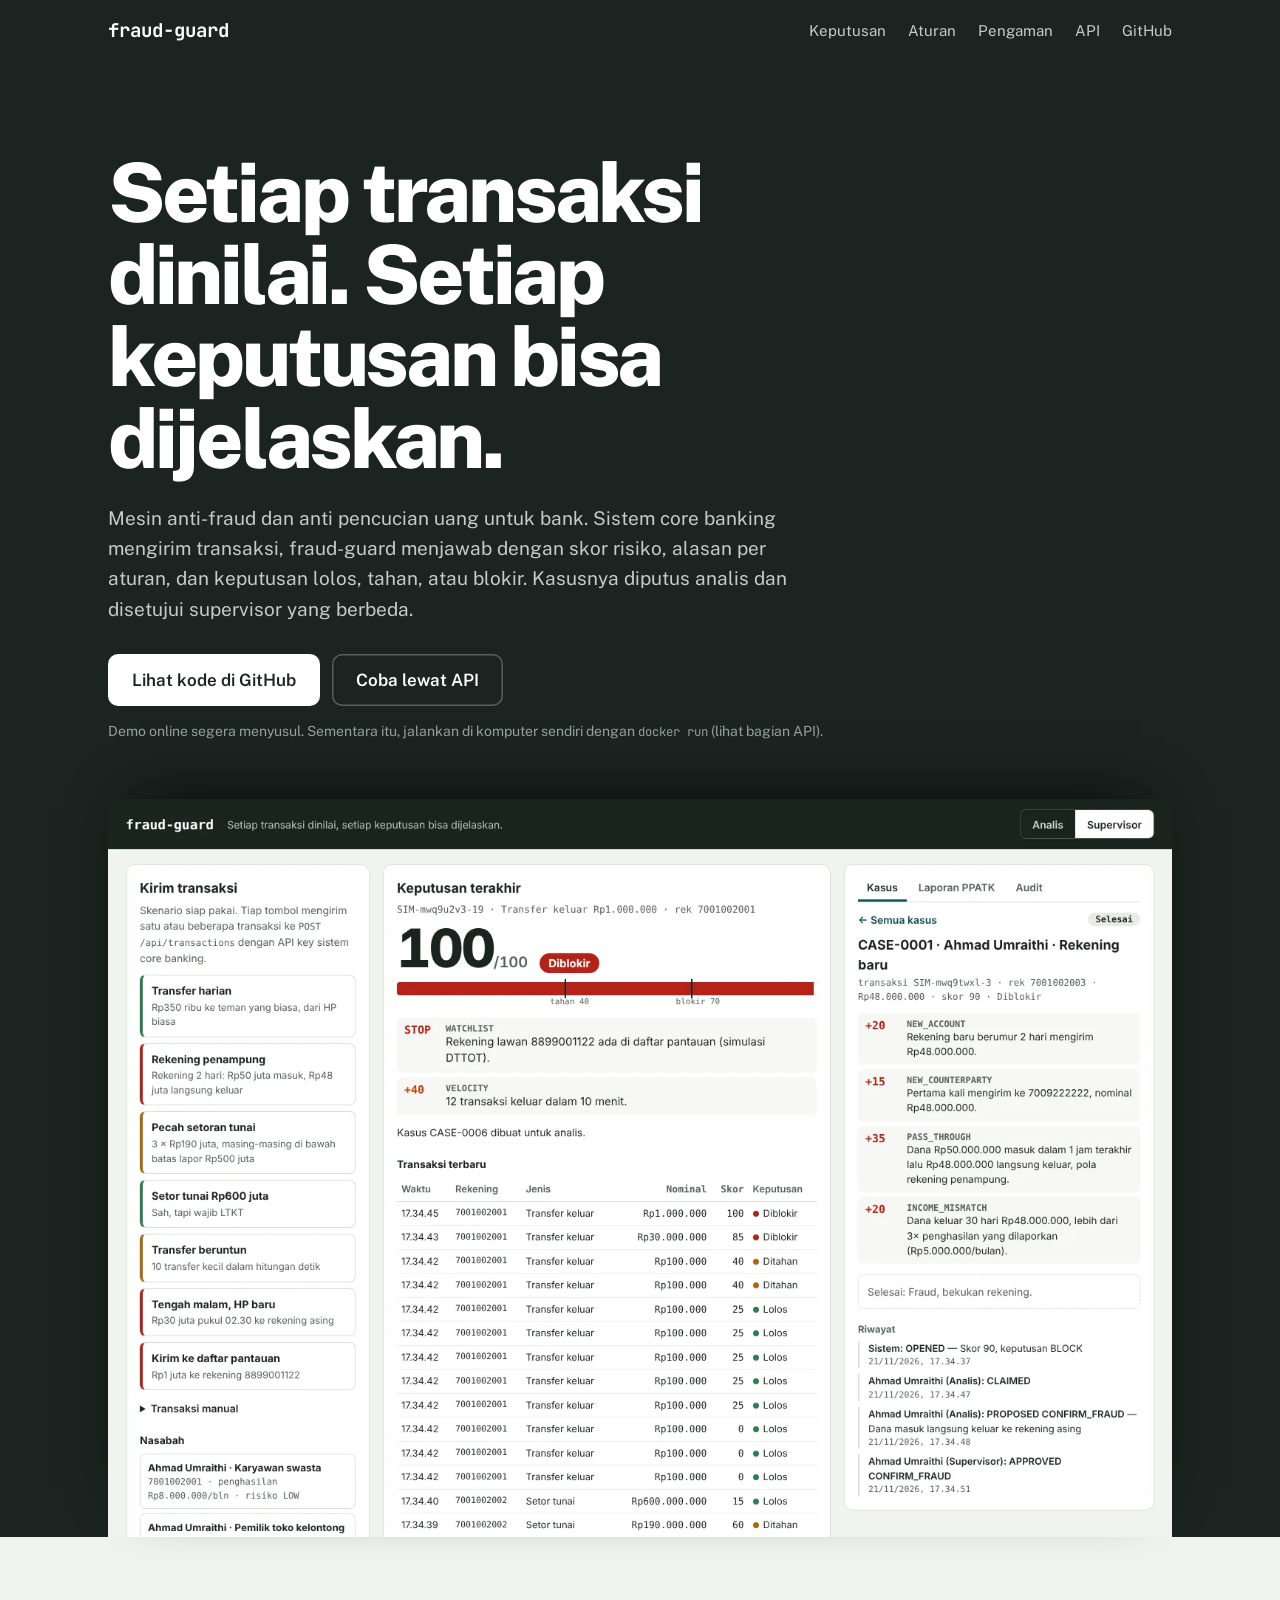
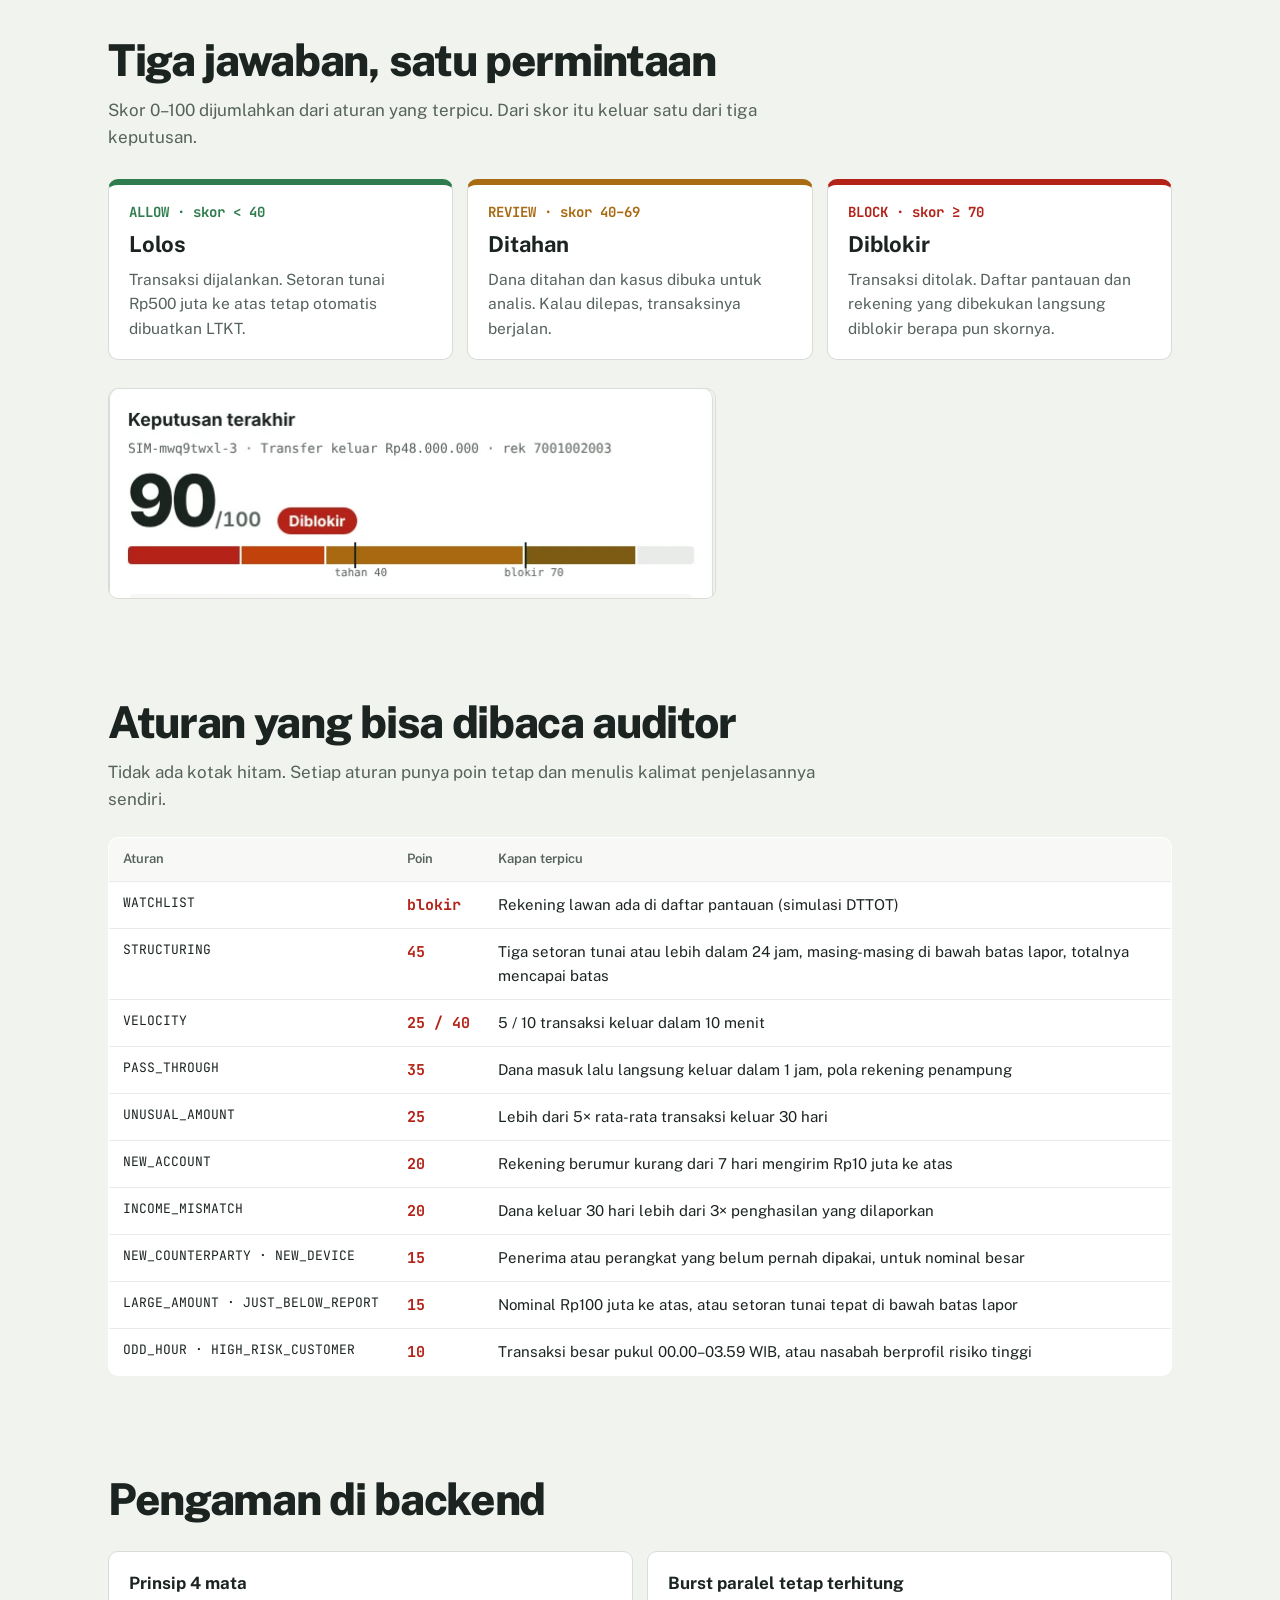
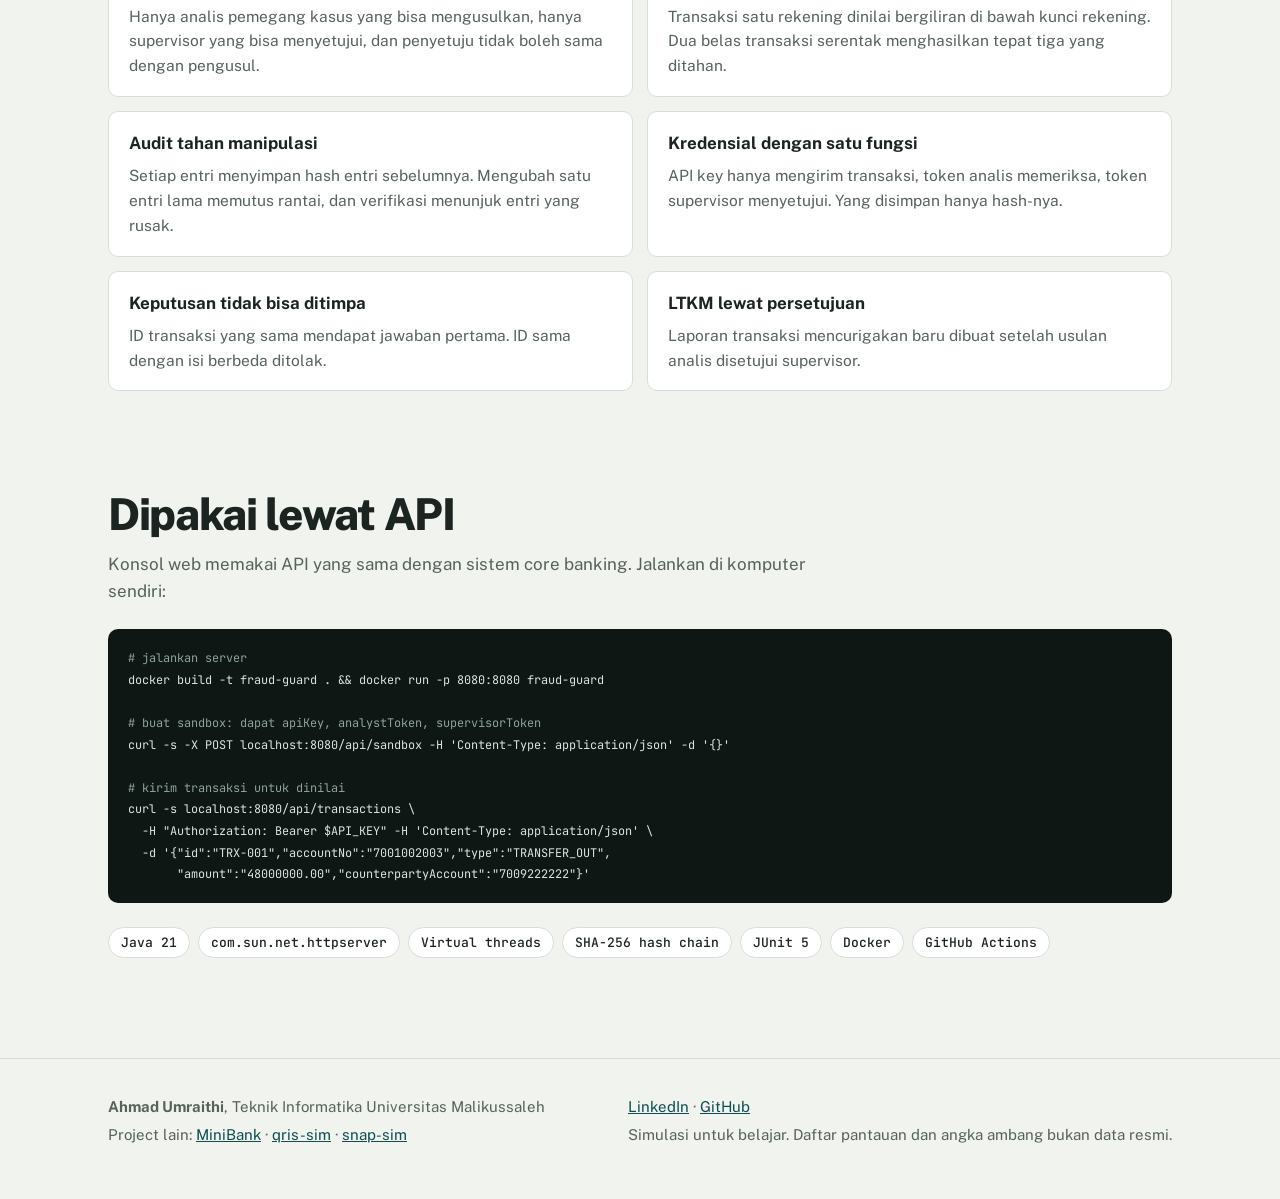
==== docs/index.html @ 219437e8 "Halaman proyek di fraud.kadaferhidup.my.id" ====
<!doctype html>
<html lang="id">
<head>
  <meta charset="utf-8">
  <meta name="viewport" content="width=device-width, initial-scale=1">
  <title>fraud-guard · Mesin anti-fraud dan AML oleh Ahmad Umraithi</title>
  <meta name="description" content="Mesin anti-fraud dan AML: skor risiko transaksi yang bisa dijelaskan, keputusan lolos, tahan, atau blokir, kasus dengan persetujuan 4 mata, laporan LTKT dan LTKM, dan log audit berantai. Java 21 tanpa framework.">
  <meta name="theme-color" content="#1b2420">
  <meta property="og:title" content="fraud-guard · Mesin anti-fraud dan AML">
  <meta property="og:description" content="Setiap transaksi dinilai, setiap keputusan bisa dijelaskan.">
  <meta property="og:image" content="https://fraud.kadaferhidup.my.id/konsol.webp">
  <link rel="icon" href="favicon.svg" type="image/svg+xml">
  <link rel="preconnect" href="https://fonts.googleapis.com">
  <link rel="preconnect" href="https://fonts.gstatic.com" crossorigin>
  <link rel="stylesheet" href="https://fonts.googleapis.com/css2?family=JetBrains+Mono:wght@400;500;700&family=Public+Sans:wght@400;500;600;700;800&display=swap">
  <style>
    :root {
      --paper: #f1f3ef; --card: #fff; --ink: #1b2420; --ink-2: #56625c; --rule: #d8ddd8; --teal: #0e4d52;
      --allow: #2f7d4f; --review: #a86a12; --block: #b42318;
      --sans: 'Public Sans', system-ui, -apple-system, 'Segoe UI', sans-serif;
      --mono: 'JetBrains Mono', ui-monospace, Consolas, monospace;
    }
    * { box-sizing: border-box; margin: 0; }
    html { scroll-behavior: smooth; }
    @media (prefers-reduced-motion: reduce) { html { scroll-behavior: auto; } }
    body { background: var(--paper); color: var(--ink); font: 400 17px/1.6 var(--sans); }
    a { color: var(--teal); }
    :focus-visible { outline: 3px solid var(--teal); outline-offset: 3px; border-radius: 4px; }
    code { font-family: var(--mono); font-size: .88em; }
    .wrap { max-width: 1160px; margin: 0 auto; padding: 0 clamp(20px, 4vw, 48px); }

    .top { background: var(--ink); color: #fff; }
    .top .wrap { display: flex; justify-content: space-between; align-items: center; gap: 16px; padding-top: 18px; padding-bottom: 18px; flex-wrap: wrap; }
    .brand { font: 700 19px var(--mono); color: #fff; text-decoration: none; }
    .top nav { display: flex; gap: 22px; font-size: 15px; flex-wrap: wrap; }
    .top nav a { color: #c3cdc8; text-decoration: none; }
    .top nav a:hover { color: #fff; }

    .hero { background: var(--ink); color: #fff; padding: clamp(40px, 7vw, 96px) 0 0; }
    .hero h1 { max-width: 15ch; font-size: clamp(40px, 6.6vw, 82px); line-height: 1; letter-spacing: -.04em; font-weight: 800; }
    .hero .lede { margin-top: 24px; max-width: 38em; font-size: 19px; color: #c3cdc8; }
    .ctas { display: flex; flex-wrap: wrap; gap: 12px; margin-top: 30px; }
    .btn { display: inline-flex; align-items: center; min-height: 52px; padding: 0 24px; border-radius: 10px; font-weight: 600; text-decoration: none; }
    .btn-light { background: #fff; color: var(--ink); }
    .btn-line { color: #fff; box-shadow: inset 0 0 0 1.5px #56625c; }
    .btn-line:hover { box-shadow: inset 0 0 0 1.5px #fff; }
    .pending { margin-top: 14px; font-size: 14px; color: #93a19a; }
    .shot { margin-top: clamp(36px, 5vw, 56px); border-radius: 14px 14px 0 0; overflow: hidden; box-shadow: 0 -20px 60px -30px #000; }
    .shot img { display: block; width: 100%; height: auto; }

    section { padding: clamp(56px, 8vw, 100px) 0 0; }
    h2 { font-size: clamp(28px, 4vw, 44px); line-height: 1.08; letter-spacing: -.03em; font-weight: 800; max-width: 20em; }
    .sub { margin-top: 12px; max-width: 42em; color: var(--ink-2); }

    .outcomes { display: grid; grid-template-columns: repeat(3, 1fr); gap: 14px; margin-top: 28px; }
    @media (max-width: 760px) { .outcomes { grid-template-columns: 1fr; } }
    .outcome { background: var(--card); border: 1px solid var(--rule); border-top: 6px solid var(--c); border-radius: 10px; padding: 18px 20px; }
    .outcome b { display: block; font: 700 14px var(--mono); color: var(--c); }
    .outcome strong { display: block; margin: 6px 0 4px; font-size: 22px; }
    .outcome p { color: var(--ink-2); font-size: 15.5px; }
    .score-img { margin-top: 28px; max-width: 608px; border: 1px solid var(--rule); border-radius: 10px; overflow: hidden; background: #fff; }
    .score-img img { display: block; width: 100%; height: auto; }

    table { width: 100%; margin-top: 24px; border-collapse: collapse; background: var(--card); border: 1px solid var(--rule); border-radius: 10px; overflow: hidden; font-size: 15px; }
    th, td { text-align: left; padding: 11px 14px; border-bottom: 1px solid #e8ebe8; vertical-align: top; }
    th { font-size: 13px; color: var(--ink-2); font-weight: 600; background: #f8f9f7; }
    td:first-child { font-family: var(--mono); font-size: 13px; white-space: nowrap; }
    td.pts { font-family: var(--mono); font-weight: 700; color: var(--block); white-space: nowrap; }
    @media (max-width: 640px) { td:first-child { white-space: normal; word-break: break-word; } th, td { padding: 9px 8px; } table { font-size: 14px; } }

    .guards { display: grid; grid-template-columns: repeat(2, 1fr); gap: 14px; margin-top: 28px; }
    @media (max-width: 760px) { .guards { grid-template-columns: 1fr; } }
    .guard { background: var(--card); border: 1px solid var(--rule); border-radius: 10px; padding: 18px 20px; }
    .guard dt { font-weight: 700; }
    .guard dd { margin-top: 6px; color: var(--ink-2); font-size: 15.5px; }

    pre { margin-top: 24px; padding: 18px 20px; background: #0f1714; color: #dbe5df; border-radius: 10px; overflow-x: auto; font: 13.5px/1.6 var(--mono); }
    pre .c { color: #8fa39a; }
    .stack { display: flex; flex-wrap: wrap; gap: 8px; margin-top: 24px; padding: 0; list-style: none; }
    .stack li { padding: 6px 12px; border: 1px solid var(--rule); border-radius: 999px; background: #fff; font: 500 13px var(--mono); }

    footer { margin-top: clamp(56px, 8vw, 100px); padding: 32px 0 48px; border-top: 1px solid var(--rule); font-size: 15px; color: var(--ink-2); }
    footer .wrap { display: flex; justify-content: space-between; gap: 20px; flex-wrap: wrap; }
    footer p { margin: 4px 0; }
  </style>
</head>
<body>
  <div class="top">
    <div class="wrap">
      <a class="brand" href="#">fraud-guard</a>
      <nav aria-label="Navigasi">
        <a href="#keputusan">Keputusan</a>
        <a href="#aturan">Aturan</a>
        <a href="#pengaman">Pengaman</a>
        <a href="#api">API</a>
        <a href="https://github.com/KADAFERHIDUP/fraud-guard">GitHub</a>
      </nav>
    </div>
  </div>

  <header class="hero">
    <div class="wrap">
      <h1>Setiap transaksi dinilai. Setiap keputusan bisa dijelaskan.</h1>
      <p class="lede">Mesin anti-fraud dan anti pencucian uang untuk bank. Sistem core banking mengirim transaksi, fraud-guard menjawab dengan skor risiko, alasan per aturan, dan keputusan lolos, tahan, atau blokir. Kasusnya diputus analis dan disetujui supervisor yang berbeda.</p>
      <div class="ctas">
        <a class="btn btn-light" href="https://github.com/KADAFERHIDUP/fraud-guard">Lihat kode di GitHub</a>
        <a class="btn btn-line" href="#api">Coba lewat API</a>
      </div>
      <p class="pending">Demo online segera menyusul. Sementara itu, jalankan di komputer sendiri dengan <code>docker run</code> (lihat bagian API).</p>
      <figure class="shot"><img src="konsol.webp" width="1440" height="1000" alt="Konsol analis fraud-guard: daftar skenario, keputusan terakhir dengan skor 100 diblokir, tabel transaksi, dan detail kasus yang sudah disetujui supervisor."></figure>
    </div>
  </header>

  <main class="wrap">
    <section id="keputusan" aria-labelledby="keputusan-h">
      <h2 id="keputusan-h">Tiga jawaban, satu permintaan</h2>
      <p class="sub">Skor 0–100 dijumlahkan dari aturan yang terpicu. Dari skor itu keluar satu dari tiga keputusan.</p>
      <div class="outcomes">
        <div class="outcome" style="--c: var(--allow)"><b>ALLOW · skor &lt; 40</b><strong>Lolos</strong><p>Transaksi dijalankan. Setoran tunai Rp500 juta ke atas tetap otomatis dibuatkan LTKT.</p></div>
        <div class="outcome" style="--c: var(--review)"><b>REVIEW · skor 40–69</b><strong>Ditahan</strong><p>Dana ditahan dan kasus dibuka untuk analis. Kalau dilepas, transaksinya berjalan.</p></div>
        <div class="outcome" style="--c: var(--block)"><b>BLOCK · skor ≥ 70</b><strong>Diblokir</strong><p>Transaksi ditolak. Daftar pantauan dan rekening yang dibekukan langsung diblokir berapa pun skornya.</p></div>
      </div>
      <figure class="score-img"><img src="skor.webp" width="608" height="210" alt="Skor 90 dari 100, diblokir. Batang skor tersusun dari empat aturan, dengan garis batas tahan di 40 dan blokir di 70." loading="lazy"></figure>
    </section>

    <section id="aturan" aria-labelledby="aturan-h">
      <h2 id="aturan-h">Aturan yang bisa dibaca auditor</h2>
      <p class="sub">Tidak ada kotak hitam. Setiap aturan punya poin tetap dan menulis kalimat penjelasannya sendiri.</p>
      <table>
        <thead><tr><th>Aturan</th><th>Poin</th><th>Kapan terpicu</th></tr></thead>
        <tbody>
          <tr><td>WATCHLIST</td><td class="pts">blokir</td><td>Rekening lawan ada di daftar pantauan (simulasi DTTOT)</td></tr>
          <tr><td>STRUCTURING</td><td class="pts">45</td><td>Tiga setoran tunai atau lebih dalam 24 jam, masing-masing di bawah batas lapor, totalnya mencapai batas</td></tr>
          <tr><td>VELOCITY</td><td class="pts">25 / 40</td><td>5 / 10 transaksi keluar dalam 10 menit</td></tr>
          <tr><td>PASS_THROUGH</td><td class="pts">35</td><td>Dana masuk lalu langsung keluar dalam 1 jam, pola rekening penampung</td></tr>
          <tr><td>UNUSUAL_AMOUNT</td><td class="pts">25</td><td>Lebih dari 5× rata-rata transaksi keluar 30 hari</td></tr>
          <tr><td>NEW_ACCOUNT</td><td class="pts">20</td><td>Rekening berumur kurang dari 7 hari mengirim Rp10 juta ke atas</td></tr>
          <tr><td>INCOME_MISMATCH</td><td class="pts">20</td><td>Dana keluar 30 hari lebih dari 3× penghasilan yang dilaporkan</td></tr>
          <tr><td>NEW_COUNTERPARTY · NEW_DEVICE</td><td class="pts">15</td><td>Penerima atau perangkat yang belum pernah dipakai, untuk nominal besar</td></tr>
          <tr><td>LARGE_AMOUNT · JUST_BELOW_REPORT</td><td class="pts">15</td><td>Nominal Rp100 juta ke atas, atau setoran tunai tepat di bawah batas lapor</td></tr>
          <tr><td>ODD_HOUR · HIGH_RISK_CUSTOMER</td><td class="pts">10</td><td>Transaksi besar pukul 00.00–03.59 WIB, atau nasabah berprofil risiko tinggi</td></tr>
        </tbody>
      </table>
    </section>

    <section id="pengaman" aria-labelledby="pengaman-h">
      <h2 id="pengaman-h">Pengaman di backend</h2>
      <dl class="guards">
        <div class="guard"><dt>Prinsip 4 mata</dt><dd>Hanya analis pemegang kasus yang bisa mengusulkan, hanya supervisor yang bisa menyetujui, dan penyetuju tidak boleh sama dengan pengusul.</dd></div>
        <div class="guard"><dt>Burst paralel tetap terhitung</dt><dd>Transaksi satu rekening dinilai bergiliran di bawah kunci rekening. Dua belas transaksi serentak menghasilkan tepat tiga yang ditahan.</dd></div>
        <div class="guard"><dt>Audit tahan manipulasi</dt><dd>Setiap entri menyimpan hash entri sebelumnya. Mengubah satu entri lama memutus rantai, dan verifikasi menunjuk entri yang rusak.</dd></div>
        <div class="guard"><dt>Kredensial dengan satu fungsi</dt><dd>API key hanya mengirim transaksi, token analis memeriksa, token supervisor menyetujui. Yang disimpan hanya hash-nya.</dd></div>
        <div class="guard"><dt>Keputusan tidak bisa ditimpa</dt><dd>ID transaksi yang sama mendapat jawaban pertama. ID sama dengan isi berbeda ditolak.</dd></div>
        <div class="guard"><dt>LTKM lewat persetujuan</dt><dd>Laporan transaksi mencurigakan baru dibuat setelah usulan analis disetujui supervisor.</dd></div>
      </dl>
    </section>

    <section id="api" aria-labelledby="api-h">
      <h2 id="api-h">Dipakai lewat API</h2>
      <p class="sub">Konsol web memakai API yang sama dengan sistem core banking. Jalankan di komputer sendiri:</p>
<pre><code><span class="c"># jalankan server</span>
docker build -t fraud-guard . &amp;&amp; docker run -p 8080:8080 fraud-guard

<span class="c"># buat sandbox: dapat apiKey, analystToken, supervisorToken</span>
curl -s -X POST localhost:8080/api/sandbox -H 'Content-Type: application/json' -d '{}'

<span class="c"># kirim transaksi untuk dinilai</span>
curl -s localhost:8080/api/transactions \
  -H "Authorization: Bearer $API_KEY" -H 'Content-Type: application/json' \
  -d '{"id":"TRX-001","accountNo":"7001002003","type":"TRANSFER_OUT",
       "amount":"48000000.00","counterpartyAccount":"7009222222"}'</code></pre>
      <ul class="stack" aria-label="Teknologi">
        <li>Java 21</li><li>com.sun.net.httpserver</li><li>Virtual threads</li><li>SHA-256 hash chain</li><li>JUnit 5</li><li>Docker</li><li>GitHub Actions</li>
      </ul>
    </section>
  </main>

  <footer>
    <div class="wrap">
      <div>
        <p><strong>Ahmad Umraithi</strong>, Teknik Informatika Universitas Malikussaleh</p>
        <p>Project lain: <a href="https://minibank.kadaferhidup.my.id">MiniBank</a> · <a href="https://qris.kadaferhidup.my.id">qris-sim</a> · <a href="https://github.com/KADAFERHIDUP/snap-sim">snap-sim</a></p>
      </div>
      <div>
        <p><a href="https://www.linkedin.com/in/ahmadumraithi/">LinkedIn</a> · <a href="https://github.com/KADAFERHIDUP">GitHub</a></p>
        <p>Simulasi untuk belajar. Daftar pantauan dan angka ambang bukan data resmi.</p>
      </div>
    </div>
  </footer>
</body>
</html>
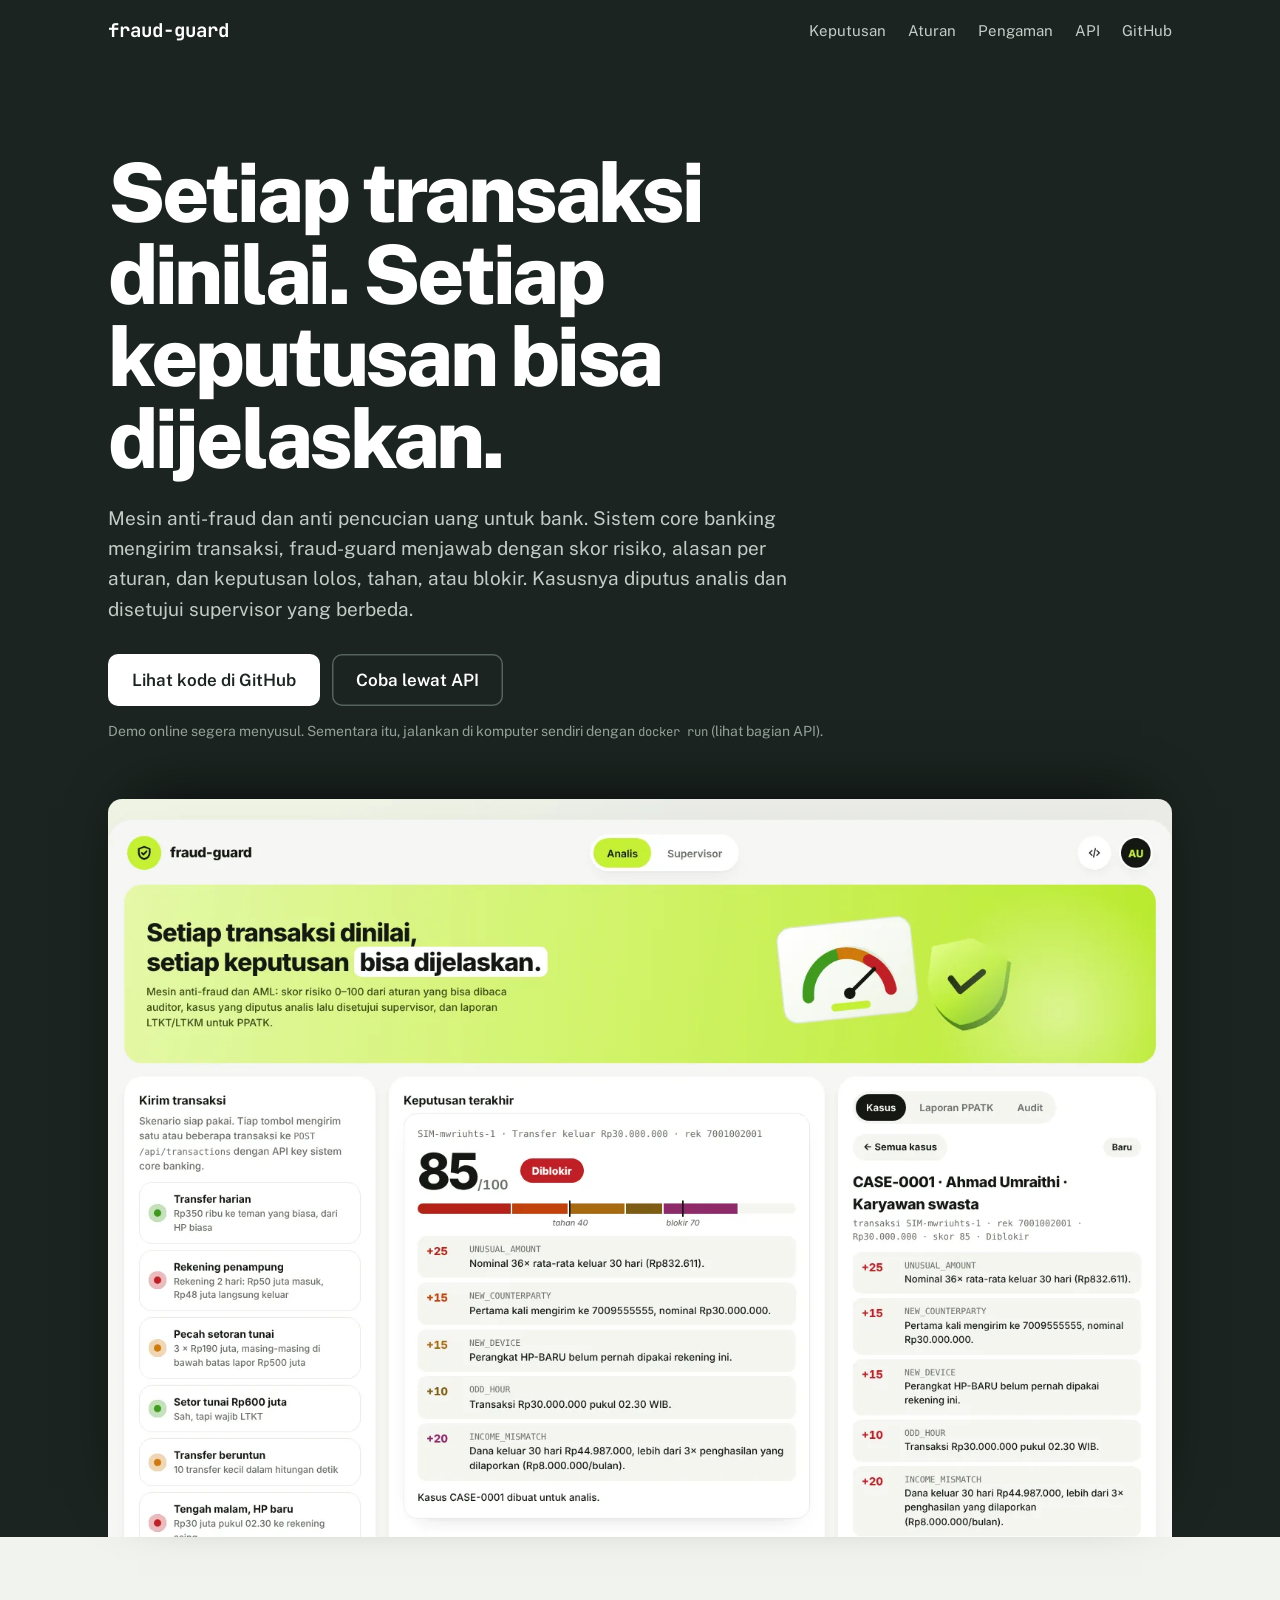
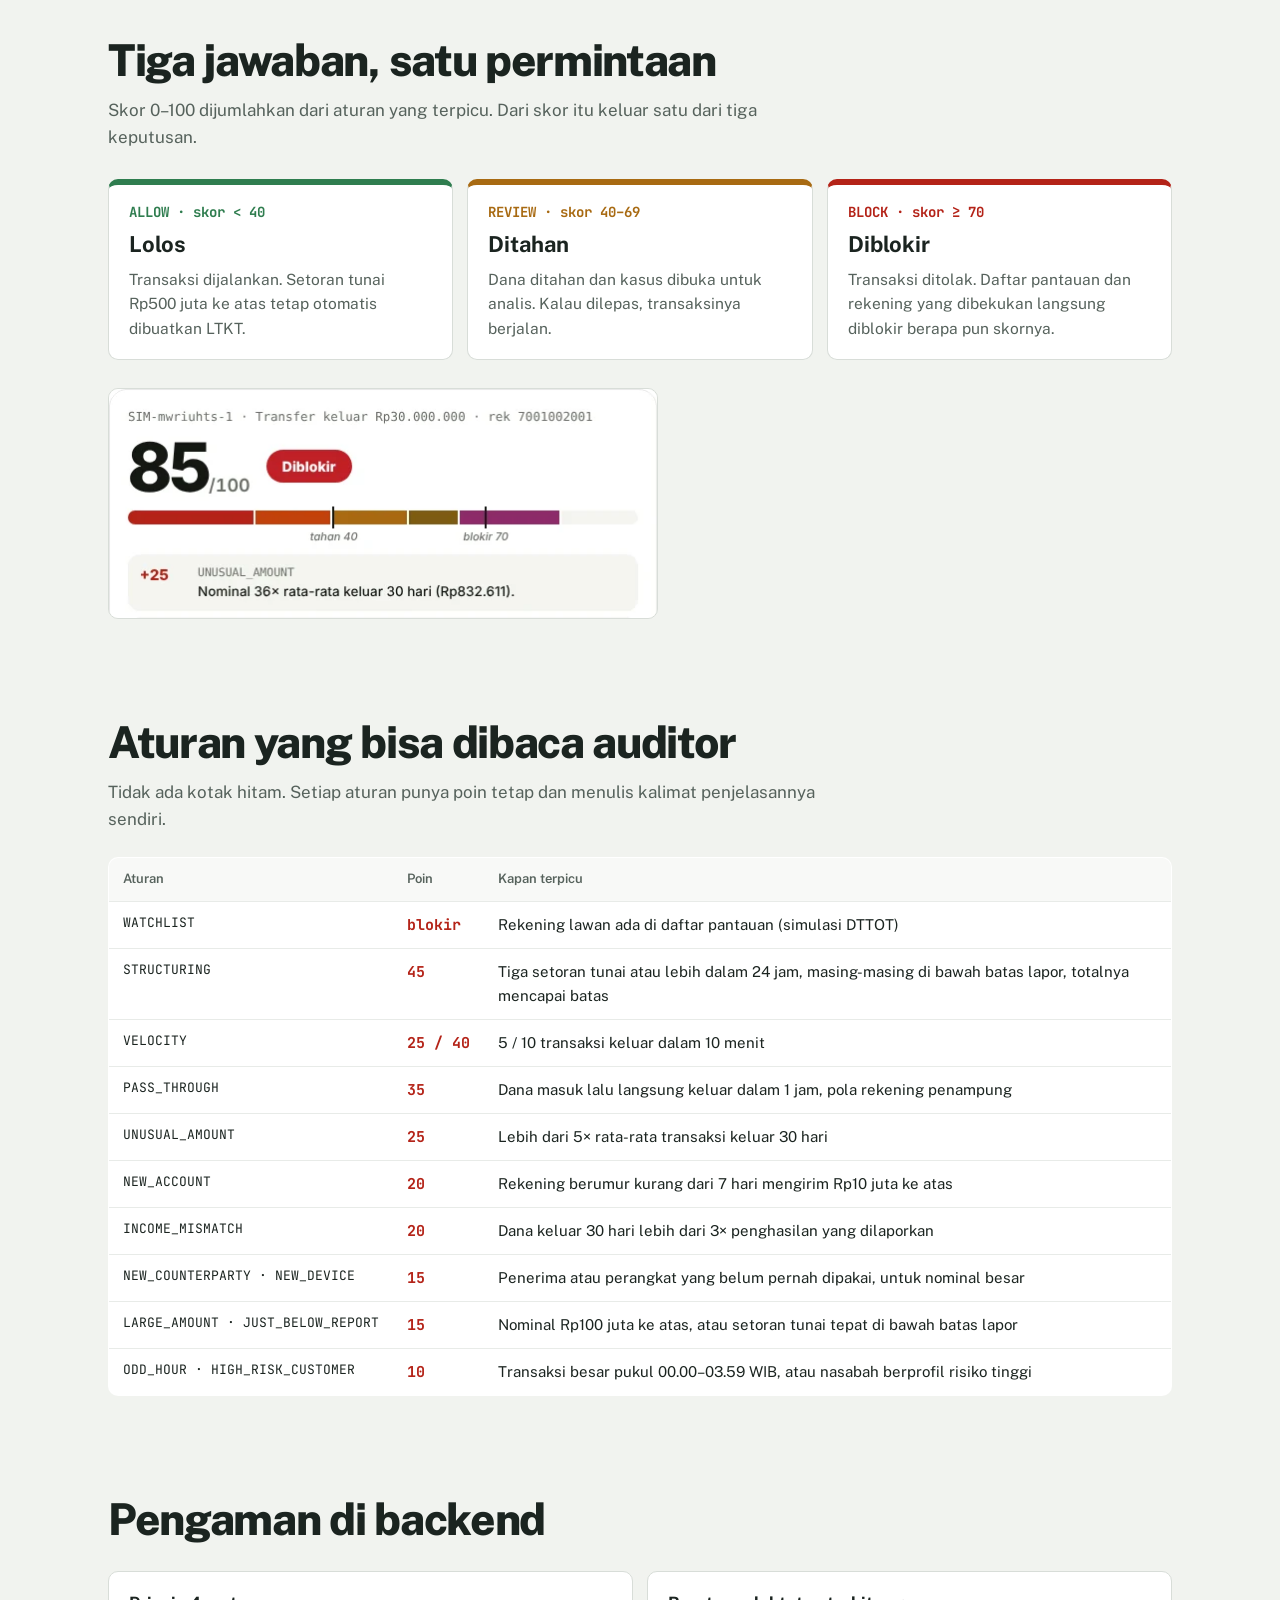
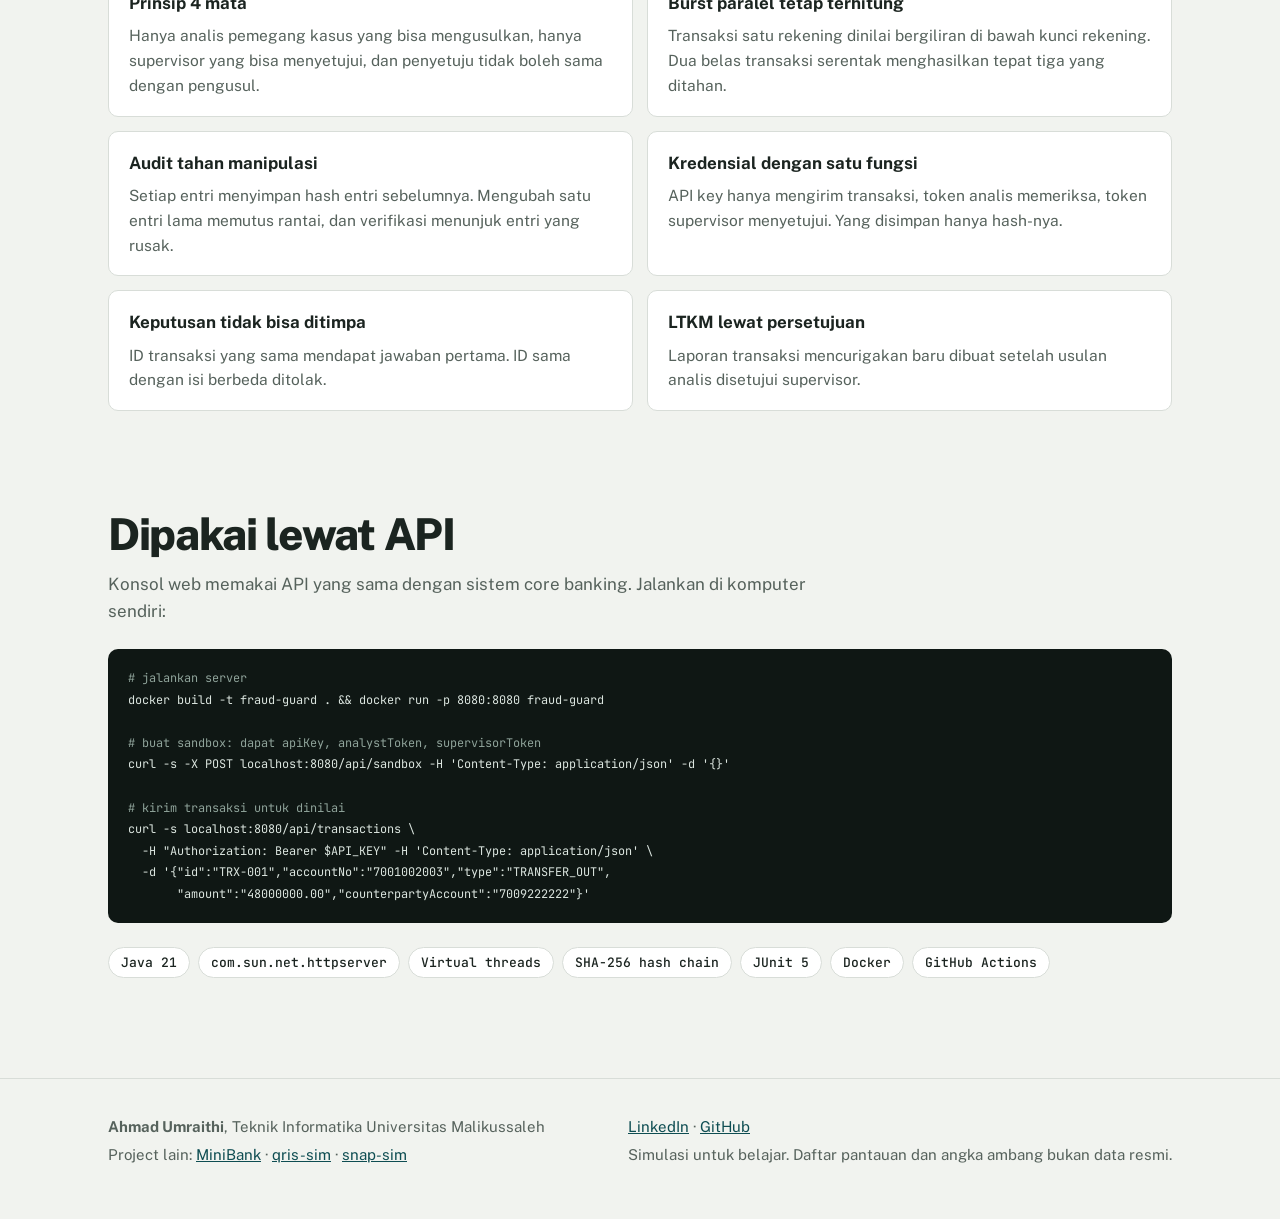
==== commit 437a4f20: "Konsol baru: kartu membulat dan aksen lime Tampilan konsol disamakan dengan keluarga simulator bank " ====
--- a/docs/index.html
+++ b/docs/index.html
@@ -58,7 +58,7 @@
     .outcome b { display: block; font: 700 14px var(--mono); color: var(--c); }
     .outcome strong { display: block; margin: 6px 0 4px; font-size: 22px; }
     .outcome p { color: var(--ink-2); font-size: 15.5px; }
-    .score-img { margin-top: 28px; max-width: 608px; border: 1px solid var(--rule); border-radius: 10px; overflow: hidden; background: #fff; }
+    .score-img { margin-top: 28px; max-width: 550px; border: 1px solid var(--rule); border-radius: 10px; overflow: hidden; background: #fff; }
     .score-img img { display: block; width: 100%; height: auto; }
 
     table { width: 100%; margin-top: 24px; border-collapse: collapse; background: var(--card); border: 1px solid var(--rule); border-radius: 10px; overflow: hidden; font-size: 15px; }
@@ -107,7 +107,7 @@
         <a class="btn btn-line" href="#api">Coba lewat API</a>
       </div>
       <p class="pending">Demo online segera menyusul. Sementara itu, jalankan di komputer sendiri dengan <code>docker run</code> (lihat bagian API).</p>
-      <figure class="shot"><img src="konsol.webp" width="1440" height="1000" alt="Konsol analis fraud-guard: daftar skenario, keputusan terakhir dengan skor 100 diblokir, tabel transaksi, dan detail kasus yang sudah disetujui supervisor."></figure>
+      <figure class="shot"><img src="konsol.webp" width="1440" height="1000" alt="Konsol fraud-guard: banner hijau, daftar skenario transaksi, keputusan terakhir dengan skor dan alasan per aturan, dan detail kasus untuk analis."></figure>
     </div>
   </header>
 
@@ -120,7 +120,7 @@
         <div class="outcome" style="--c: var(--review)"><b>REVIEW · skor 40–69</b><strong>Ditahan</strong><p>Dana ditahan dan kasus dibuka untuk analis. Kalau dilepas, transaksinya berjalan.</p></div>
         <div class="outcome" style="--c: var(--block)"><b>BLOCK · skor ≥ 70</b><strong>Diblokir</strong><p>Transaksi ditolak. Daftar pantauan dan rekening yang dibekukan langsung diblokir berapa pun skornya.</p></div>
       </div>
-      <figure class="score-img"><img src="skor.webp" width="608" height="210" alt="Skor 90 dari 100, diblokir. Batang skor tersusun dari empat aturan, dengan garis batas tahan di 40 dan blokir di 70." loading="lazy"></figure>
+      <figure class="score-img"><img src="skor.webp" width="550" height="230" alt="Hasil penilaian satu transaksi: skor besar dengan label keputusan, batang skor yang tersusun dari aturan yang terpicu, dan garis batas tahan di 40 dan blokir di 70." loading="lazy"></figure>
     </section>
 
     <section id="aturan" aria-labelledby="aturan-h">
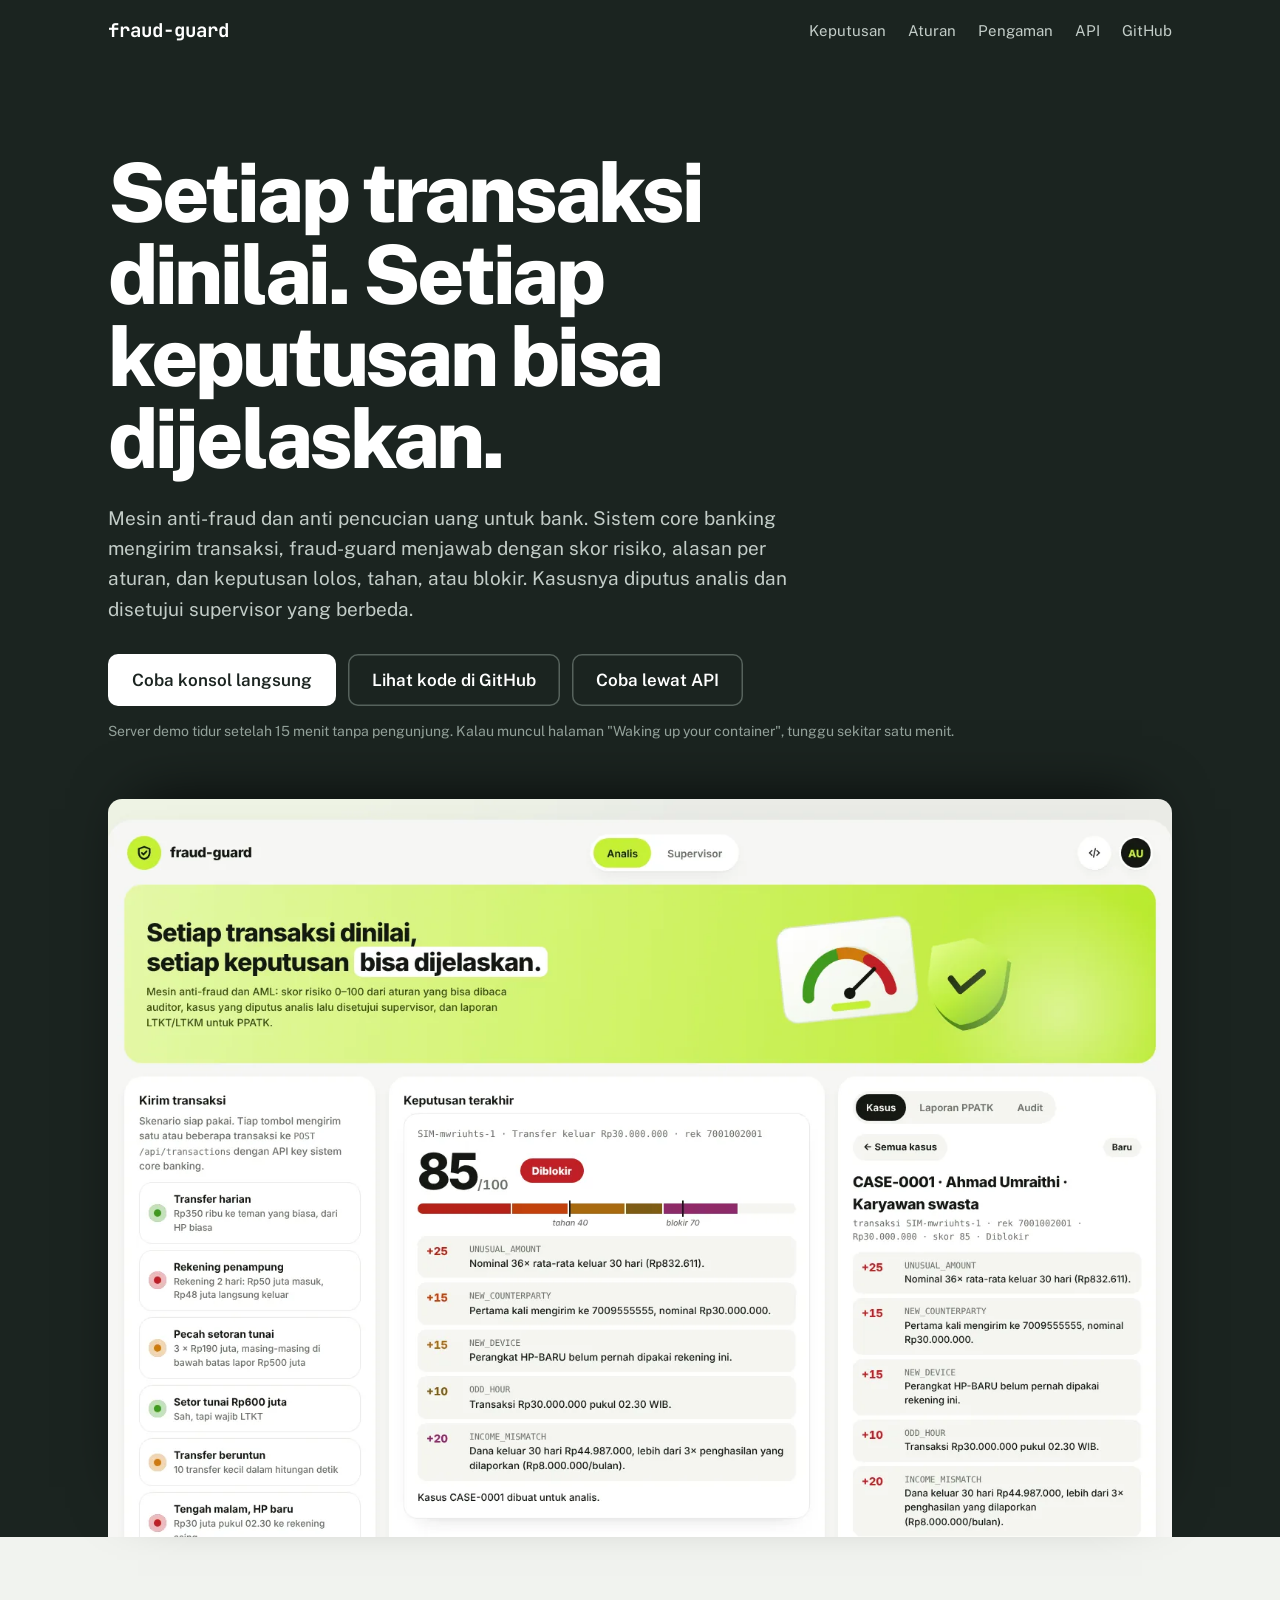
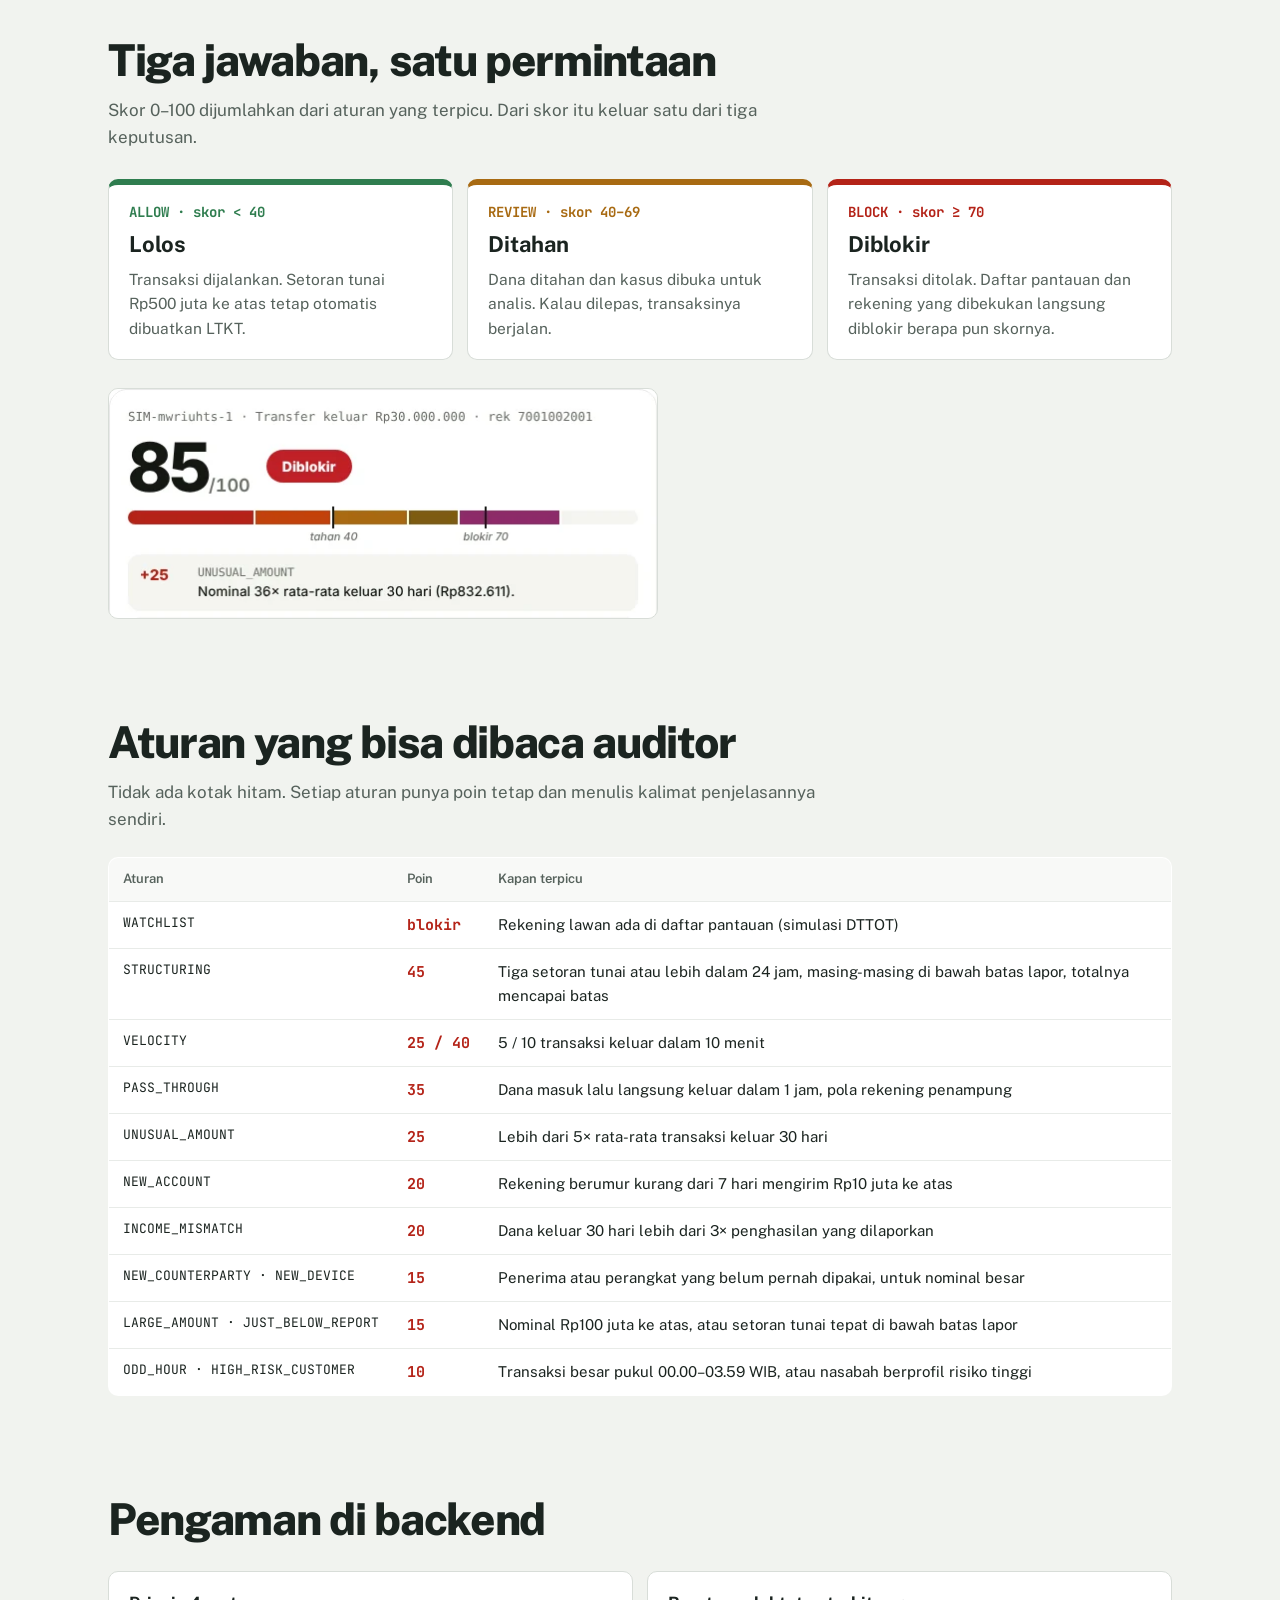
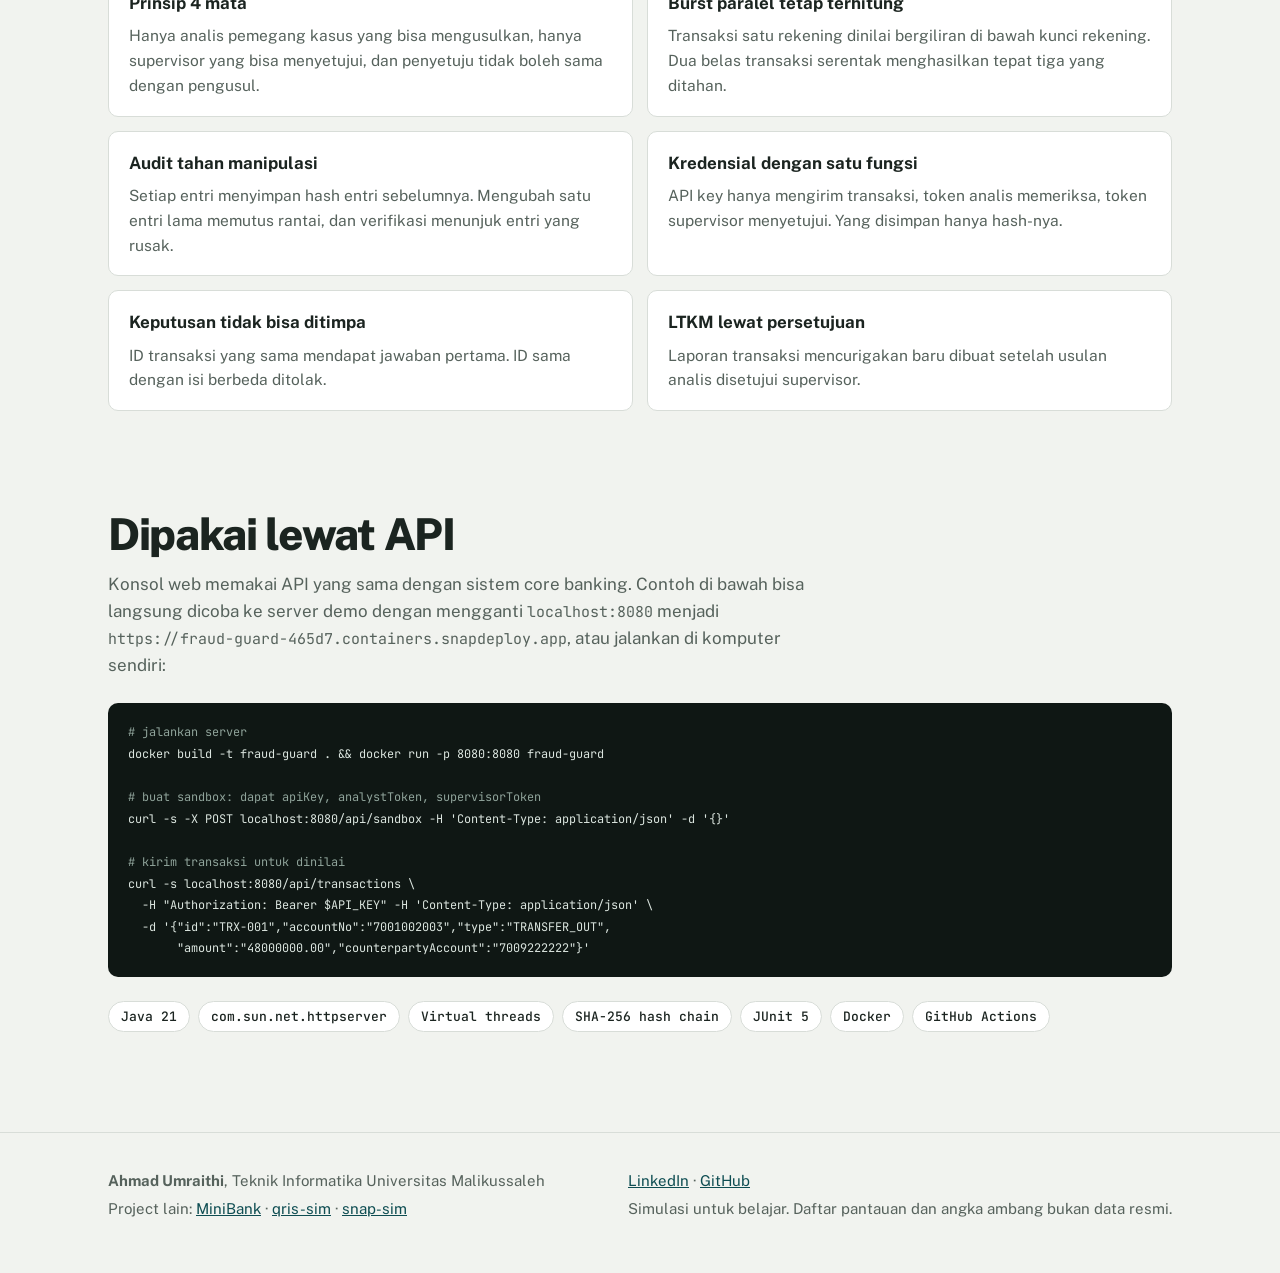
==== commit 2fe2d0bf: "README dan landing: tautan ke demo online di SnapDeploy" ====
--- a/docs/index.html
+++ b/docs/index.html
@@ -103,10 +103,11 @@
       <h1>Setiap transaksi dinilai. Setiap keputusan bisa dijelaskan.</h1>
       <p class="lede">Mesin anti-fraud dan anti pencucian uang untuk bank. Sistem core banking mengirim transaksi, fraud-guard menjawab dengan skor risiko, alasan per aturan, dan keputusan lolos, tahan, atau blokir. Kasusnya diputus analis dan disetujui supervisor yang berbeda.</p>
       <div class="ctas">
-        <a class="btn btn-light" href="https://github.com/KADAFERHIDUP/fraud-guard">Lihat kode di GitHub</a>
+        <a class="btn btn-light" href="https://fraud-guard-465d7.containers.snapdeploy.app">Coba konsol langsung</a>
+        <a class="btn btn-line" href="https://github.com/KADAFERHIDUP/fraud-guard">Lihat kode di GitHub</a>
         <a class="btn btn-line" href="#api">Coba lewat API</a>
       </div>
-      <p class="pending">Demo online segera menyusul. Sementara itu, jalankan di komputer sendiri dengan <code>docker run</code> (lihat bagian API).</p>
+      <p class="pending">Server demo tidur setelah 15 menit tanpa pengunjung. Kalau muncul halaman "Waking up your container", tunggu sekitar satu menit.</p>
       <figure class="shot"><img src="konsol.webp" width="1440" height="1000" alt="Konsol fraud-guard: banner hijau, daftar skenario transaksi, keputusan terakhir dengan skor dan alasan per aturan, dan detail kasus untuk analis."></figure>
     </div>
   </header>
@@ -157,7 +158,7 @@
 
     <section id="api" aria-labelledby="api-h">
       <h2 id="api-h">Dipakai lewat API</h2>
-      <p class="sub">Konsol web memakai API yang sama dengan sistem core banking. Jalankan di komputer sendiri:</p>
+      <p class="sub">Konsol web memakai API yang sama dengan sistem core banking. Contoh di bawah bisa langsung dicoba ke server demo dengan mengganti <code>localhost:8080</code> menjadi <code>https://fraud-guard-465d7.containers.snapdeploy.app</code>, atau jalankan di komputer sendiri:</p>
 <pre><code><span class="c"># jalankan server</span>
 docker build -t fraud-guard . &amp;&amp; docker run -p 8080:8080 fraud-guard
 
